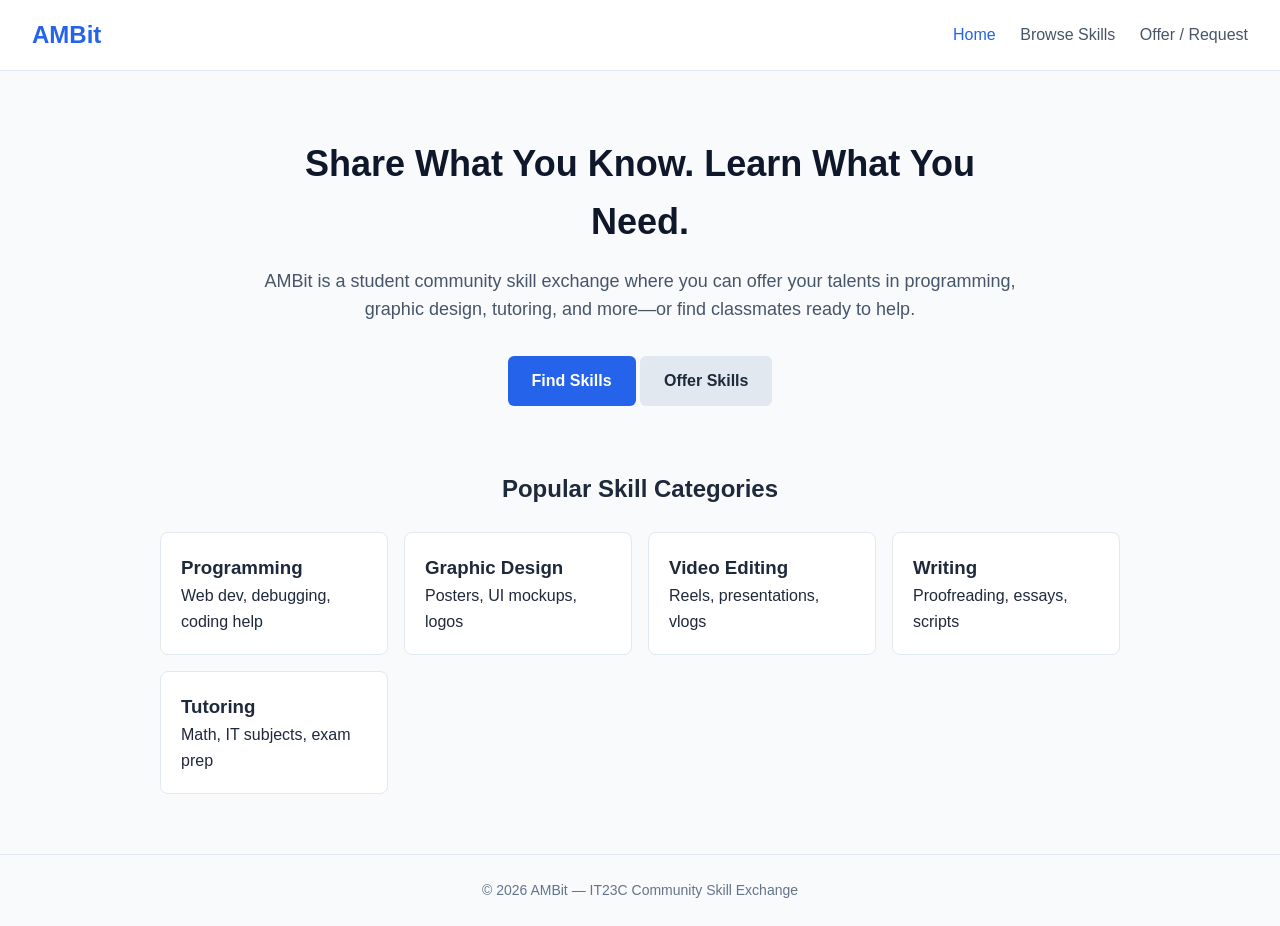
==== index.html @ 206822ab "stablishing the essentials" ====
<!DOCTYPE html>
<html lang="en">
<head>
  <meta charset="UTF-8">
  <meta name="viewport" content="width=device-width, initial-scale=1.0">
  <title>AMBit | Community Skill Exchange</title>
  <link rel="stylesheet" href="style.css">
</head>
<body>

  <!-- Top Navigation Bar (Matches top of Landing Page sketch) -->
  <header class="navbar">
    <div class="logo-container">
      <a href="index.html" class="logo">AMBit</a>
    </div>
    <nav class="nav-links">
      <a href="index.html" class="active">Home</a>
      <a href="browse.html">Browse Skills</a>
      <a href="profile.html">Offer / Request</a>
    </nav>
  </header>

  <!-- Main Content -->
  <main>
    <!-- Hero Section (Matches Tagline, Description, and 2 CTA buttons) -->
    <section class="hero">
      <h1>Share What You Know. Learn What You Need.</h1>
      <p class="hero-description">
        AMBit is a student community skill exchange where you can offer your talents 
        in programming, graphic design, tutoring, and more—or find classmates ready to help.
      </p>
      <div class="hero-buttons">
        <a href="browse.html" class="btn btn-primary">Find Skills</a>
        <a href="profile.html" class="btn btn-secondary">Offer Skills</a>
      </div>
    </section>

    <!-- Popular Skill Categories (Matches the 5 category boxes at the bottom of your sketch) -->
    <section class="categories">
      <h2>Popular Skill Categories</h2>
      <div class="category-grid">
        <a href="browse.html?category=Programming" class="category-card">
          <h3>Programming</h3>
          <p>Web dev, debugging, coding help</p>
        </a>
        <a href="browse.html?category=Graphic Design" class="category-card">
          <h3>Graphic Design</h3>
          <p>Posters, UI mockups, logos</p>
        </a>
        <a href="browse.html?category=Video Editing" class="category-card">
          <h3>Video Editing</h3>
          <p>Reels, presentations, vlogs</p>
        </a>
        <a href="browse.html?category=Writing" class="category-card">
          <h3>Writing</h3>
          <p>Proofreading, essays, scripts</p>
        </a>
        <a href="browse.html?category=Tutoring" class="category-card">
          <h3>Tutoring</h3>
          <p>Math, IT subjects, exam prep</p>
        </a>
      </div>
    </section>
  </main>

  <!-- Footer -->
  <footer>
    <p>&copy; 2026 AMBit — IT23C Community Skill Exchange</p>
  </footer>

</body>
</html>
---- style.css ----
/* Step 1: Base Reset & Navigation Bar */
* {
  box-sizing: border-box;
  margin: 0;
  padding: 0;
}

body {
  font-family: Arial, Helvetica, sans-serif;
  background-color: #f8fafc;
  color: #1e293b;
  line-height: 1.6;
}

.navbar {
  display: flex;
  justify-content: space-between;
  align-items: center;
  background-color: #ffffff;
  padding: 16px 32px;
  border-bottom: 1px solid #e2e8f0;
}

.logo {
  font-size: 24px;
  font-weight: bold;
  color: #2563eb;
  text-decoration: none;
}

.nav-links a {
  margin-left: 20px;
  text-decoration: none;
  color: #475569;
  font-weight: 500;
}

.nav-links a.active,
.nav-links a:hover {
  color: #2563eb;
}
/* Step 2A: Landing Page Hero & Buttons */
.hero {
  text-align: center;
  padding: 64px 20px;
  max-width: 800px;
  margin: 0 auto;
}

.hero h1 {
  font-size: 36px;
  margin-bottom: 16px;
  color: #0f172a;
}

.hero-description {
  font-size: 18px;
  color: #475569;
  margin-bottom: 32px;
}

.btn {
  display: inline-block;
  padding: 12px 24px;
  border-radius: 6px;
  text-decoration: none;
  font-weight: bold;
  cursor: pointer;
  border: none;
}

.btn-primary {
  background-color: #2563eb;
  color: #ffffff;
}

.btn-secondary {
  background-color: #e2e8f0;
  color: #1e293b;
}
/* Step 2B: Popular Skill Categories & Footer */
.categories {
  max-width: 1000px;
  margin: 0 auto 60px auto;
  padding: 0 20px;
}

.categories h2 {
  text-align: center;
  margin-bottom: 24px;
}

.category-grid {
  display: grid;
  grid-template-columns: repeat(auto-fit, minmax(180px, 1fr));
  gap: 16px;
}

.category-card {
  background-color: #ffffff;
  border: 1px solid #e2e8f0;
  border-radius: 8px;
  padding: 20px;
  text-decoration: none;
  color: inherit;
}

.category-card:hover {
  border-color: #2563eb;
}

footer {
  text-align: center;
  padding: 24px;
  border-top: 1px solid #e2e8f0;
  color: #64748b;
  font-size: 14px;
}

/* Step 3A: Browse Page Layout & Filters */
.container {
  max-width: 1000px;
  margin: 0 auto;
  padding: 32px 20px;
}

.page-header {
  margin-bottom: 24px;
}

.filter-section {
  background-color: #ffffff;
  padding: 20px;
  border-radius: 8px;
  border: 1px solid #e2e8f0;
  margin-bottom: 24px;
}

.search-bar {
  display: flex;
  gap: 10px;
  margin-bottom: 12px;
}

.search-bar input,
.filter-controls select {
  padding: 10px;
  border: 1px solid #cbd5e1;
  border-radius: 6px;
  font-size: 14px;
}

.search-bar input {
  flex: 1;
}

.filter-controls {
  display: flex;
  flex-wrap: wrap;
  gap: 10px;
}

/* Step 3B: Skill Cards, Badges & Empty State */
.skills-grid {
  display: grid;
  grid-template-columns: repeat(auto-fit, minmax(280px, 1fr));
  gap: 20px;
  margin-bottom: 40px;
}

.skill-card {
  background-color: #ffffff;
  border: 1px solid #e2e8f0;
  border-radius: 8px;
  padding: 20px;
  display: flex;
  flex-direction: column;
  gap: 10px;
}

.badge {
  display: inline-block;
  align-self: flex-start;
  background-color: #dbeafe;
  color: #1d4ed8;
  font-size: 12px;
  font-weight: bold;
  padding: 4px 10px;
  border-radius: 999px;
}

.badge-request {
  background-color: #fef3c7;
  color: #b45309;
}

.card-footer {
  margin-top: auto;
  padding-top: 12px;
  border-top: 1px solid #f1f5f9;
  font-size: 13px;
  color: #64748b;
  display: flex;
  justify-content: space-between;
}

.empty-state {
  text-align: center;
  padding: 40px 20px;
  background-color: #ffffff;
  border: 1px dashed #cbd5e1;
  border-radius: 8px;
  margin-bottom: 24px;
}
/* Step 4A: Forms Styling */
.forms-wrapper {
  display: grid;
  grid-template-columns: repeat(auto-fit, minmax(300px, 1fr));
  gap: 24px;
}

.form-card {
  background-color: #ffffff;
  border: 1px solid #e2e8f0;
  border-radius: 8px;
  padding: 24px;
}

.form-group {
  margin-bottom: 16px;
}

.form-group label {
  display: block;
  font-weight: bold;
  margin-bottom: 6px;
  font-size: 14px;
}

.form-group input,
.form-group select,
.form-group textarea {
  width: 100%;
  padding: 10px;
  border: 1px solid #cbd5e1;
  border-radius: 6px;
  font-size: 14px;
}

/* Step 4B: Form Messages & Mobile Responsiveness */
.form-actions {
  display: flex;
  gap: 10px;
}

.error-msg {
  color: #dc2626;
  font-size: 13px;
  display: block;
  margin-top: 4px;
}

.input-error {
  border-color: #dc2626 !important;
}

.success-msg {
  color: #16a34a;
  font-weight: bold;
  margin-top: 12px;
}

@media (max-width: 600px) {
  .navbar {
    flex-direction: column;
    gap: 12px;
    padding: 16px;
  }

  .nav-links a {
    margin: 0 10px;
  }

  .hero h1 {
    font-size: 28px;
  }

  .search-bar {
    flex-direction: column;
  }
}
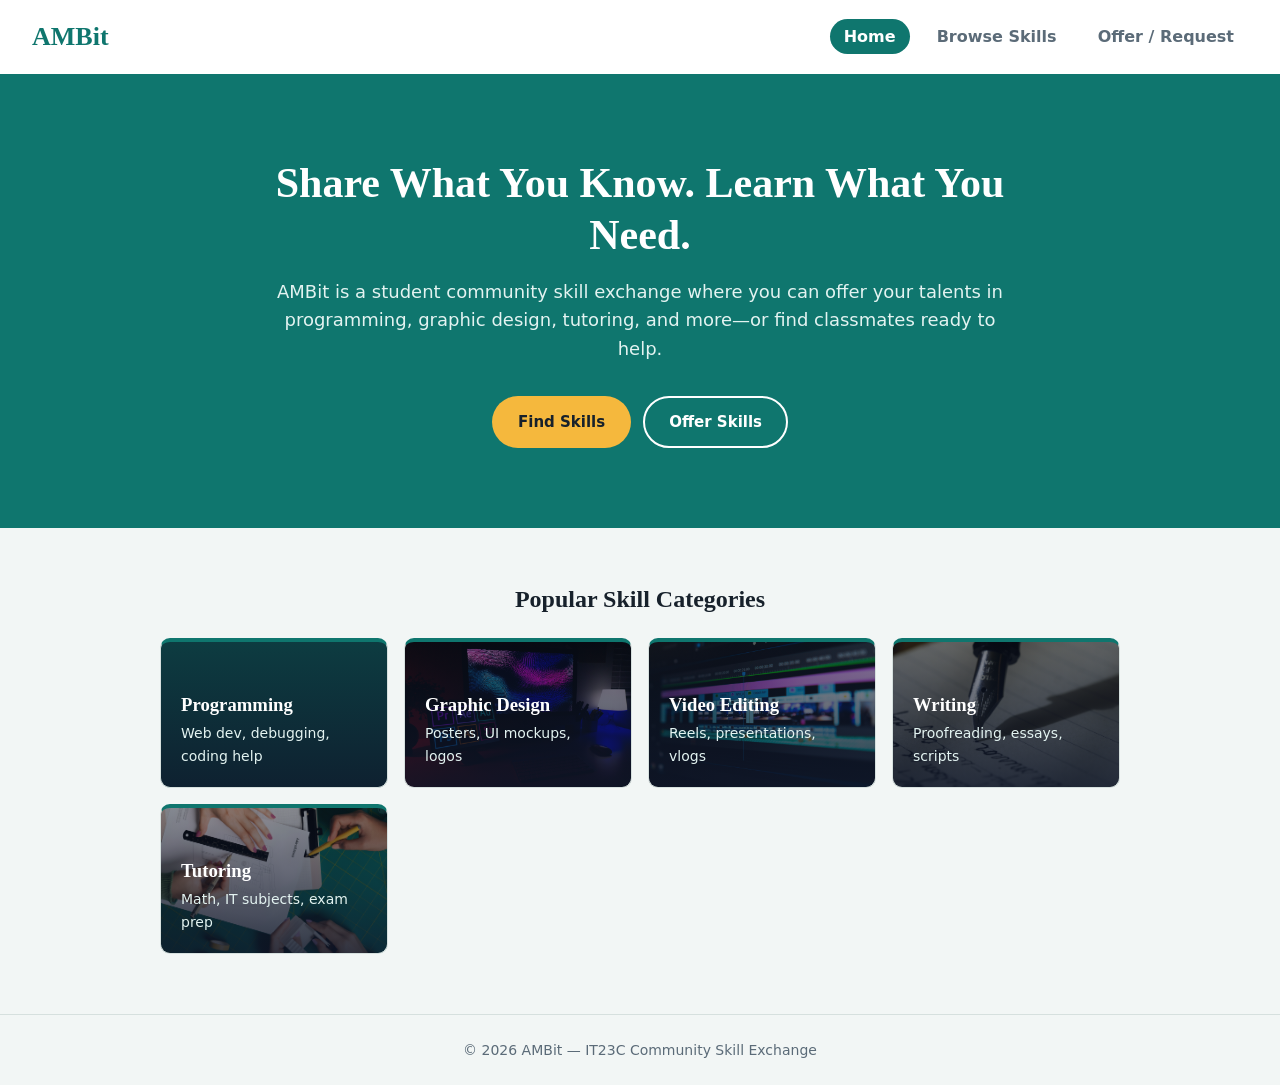
==== commit e224cbd4: "incorporating photo" ====
--- a/index.html
+++ b/index.html
@@ -38,24 +38,24 @@
     <!-- Popular Skill Categories (Matches the 5 category boxes at the bottom of your sketch) -->
     <section class="categories">
       <h2>Popular Skill Categories</h2>
-      <div class="category-grid">
-        <a href="browse.html?category=Programming" class="category-card">
+     <div class="category-grid">
+        <a href="browse.html?category=Programming" class="category-card cat-programming">
           <h3>Programming</h3>
           <p>Web dev, debugging, coding help</p>
         </a>
-        <a href="browse.html?category=Graphic Design" class="category-card">
+        <a href="browse.html?category=Graphic Design" class="category-card cat-graphic-design">
           <h3>Graphic Design</h3>
           <p>Posters, UI mockups, logos</p>
         </a>
-        <a href="browse.html?category=Video Editing" class="category-card">
+        <a href="browse.html?category=Video Editing" class="category-card cat-video-editing">
           <h3>Video Editing</h3>
           <p>Reels, presentations, vlogs</p>
         </a>
-        <a href="browse.html?category=Writing" class="category-card">
+        <a href="browse.html?category=Writing" class="category-card cat-writing">
           <h3>Writing</h3>
           <p>Proofreading, essays, scripts</p>
         </a>
-        <a href="browse.html?category=Tutoring" class="category-card">
+        <a href="browse.html?category=Tutoring" class="category-card cat-tutoring">
           <h3>Tutoring</h3>
           <p>Math, IT subjects, exam prep</p>
         </a>
--- a/style.css
+++ b/style.css
@@ -1,4 +1,26 @@
-/* Step 1: Base Reset & Navigation Bar */
+:root {
+ 
+  --color-primary:   #0f766e;  /* nav logo, links, main buttons, hero background */
+  --color-primary-dark: #0b5a54; /* hover state of primary */
+  --color-accent:    #f5b83d;  /* hero buttons, highlights, "You" tag */
+  --color-seeker:    #e4572e;  /* "I Need Help" request cards */
+  --color-bg:        #f2f6f5;  /* page background */
+  --color-surface:   #ffffff;  /* cards, forms, navbar */
+  --color-text:      #17212b;  /* main text */
+  --color-muted:     #5b6b78;  /* secondary text */
+  --color-border:    #d6e0de;  /* outlines and dividers */
+  --color-error:     #c0392b;
+  --color-success:   #1d7a46;
+
+ 
+  --tint-primary: color-mix(in srgb, var(--color-primary) 12%, white);
+  --tint-seeker:  color-mix(in srgb, var(--color-seeker) 14%, white);
+
+  --radius: 10px;
+  --font-heading: Georgia, "Times New Roman", serif;
+  --font-body: system-ui, -apple-system, "Segoe UI", Roboto, Arial, sans-serif;
+}
+
 * {
   box-sizing: border-box;
   margin: 0;
@@ -6,83 +28,151 @@
 }
 
 body {
-  font-family: Arial, Helvetica, sans-serif;
-  background-color: #f8fafc;
-  color: #1e293b;
+  font-family: var(--font-body);
+  background-color: var(--color-bg);
+  color: var(--color-text);
   line-height: 1.6;
 }
+
+h1, h2, h3 {
+  font-family: var(--font-heading);
+  line-height: 1.25;
+}
+
+a:focus-visible,
+button:focus-visible,
+input:focus-visible,
+select:focus-visible,
+textarea:focus-visible {
+  outline: 3px solid var(--color-accent);
+  outline-offset: 2px;
+}
+
 
 .navbar {
   display: flex;
   justify-content: space-between;
   align-items: center;
-  background-color: #ffffff;
+  background-color: var(--color-surface);
   padding: 16px 32px;
-  border-bottom: 1px solid #e2e8f0;
+  border-bottom: 3px solid var(--color-primary);
 }
 
 .logo {
-  font-size: 24px;
-  font-weight: bold;
-  color: #2563eb;
+  font-family: var(--font-heading);
+  font-size: 26px;
+  font-weight: bold;
+  color: var(--color-primary);
   text-decoration: none;
 }
 
 .nav-links a {
-  margin-left: 20px;
+  margin-left: 8px;
+  padding: 8px 14px;
+  border-radius: 999px;
   text-decoration: none;
-  color: #475569;
-  font-weight: 500;
-}
-
-.nav-links a.active,
+  color: var(--color-muted);
+  font-weight: 600;
+}
+
 .nav-links a:hover {
-  color: #2563eb;
-}
-/* Step 2A: Landing Page Hero & Buttons */
-.hero {
-  text-align: center;
-  padding: 64px 20px;
-  max-width: 800px;
-  margin: 0 auto;
-}
-
-.hero h1 {
-  font-size: 36px;
-  margin-bottom: 16px;
-  color: #0f172a;
-}
-
-.hero-description {
-  font-size: 18px;
-  color: #475569;
-  margin-bottom: 32px;
+  color: var(--color-primary);
+  background-color: var(--tint-primary);
+}
+
+.nav-links a.active {
+  color: #ffffff;
+  background-color: var(--color-primary);
 }
 
 .btn {
   display: inline-block;
   padding: 12px 24px;
-  border-radius: 6px;
+  border-radius: 999px;
   text-decoration: none;
   font-weight: bold;
+  font-size: 15px;
+  font-family: inherit;
   cursor: pointer;
-  border: none;
+  border: 2px solid transparent;
+  transition: background-color 0.15s, color 0.15s, border-color 0.15s;
 }
 
 .btn-primary {
-  background-color: #2563eb;
-  color: #ffffff;
+  background-color: var(--color-primary);
+  color: #ffffff;
+}
+
+.btn-primary:hover {
+  background-color: var(--color-primary-dark);
 }
 
 .btn-secondary {
-  background-color: #e2e8f0;
-  color: #1e293b;
-}
-/* Step 2B: Popular Skill Categories & Footer */
+  background-color: transparent;
+  color: var(--color-primary);
+  border-color: var(--color-primary);
+}
+
+.btn-secondary:hover {
+  background-color: var(--tint-primary);
+}
+
+.hero {
+  text-align: center;
+  padding: 80px 20px;
+  background-color: var(--color-primary);
+  color: #ffffff;
+}
+
+.hero h1,
+.hero-description,
+.hero-buttons {
+  max-width: 760px;
+  margin-left: auto;
+  margin-right: auto;
+}
+
+.hero h1 {
+  font-size: 42px;
+  margin-bottom: 16px;
+}
+
+.hero-description {
+  font-size: 18px;
+  margin-bottom: 32px;
+  color: #e3f3f1;
+}
+
+.hero-buttons {
+  display: flex;
+  justify-content: center;
+  gap: 12px;
+  flex-wrap: wrap;
+}
+
+.hero .btn-primary {
+  background-color: var(--color-accent);
+  color: var(--color-text);
+}
+
+.hero .btn-primary:hover {
+  background-color: #ffc95c;
+}
+
+.hero .btn-secondary {
+  color: #ffffff;
+  border-color: #ffffff;
+}
+
+.hero .btn-secondary:hover {
+  background-color: rgba(255, 255, 255, 0.14);
+}
+
+
 .categories {
   max-width: 1000px;
   margin: 0 auto 60px auto;
-  padding: 0 20px;
+  padding: 56px 20px 0;
 }
 
 .categories h2 {
@@ -97,27 +187,67 @@
 }
 
 .category-card {
-  background-color: #ffffff;
-  border: 1px solid #e2e8f0;
-  border-radius: 8px;
+  position: relative;
+  overflow: hidden;
+  min-height: 150px;
+  display: flex;
+  flex-direction: column;
+  justify-content: flex-end;
+  background-color: var(--color-primary-dark);
+  background-size: cover;
+  background-position: center;
+  border: 1px solid var(--color-border);
+  border-top: 4px solid var(--color-primary);
+  border-radius: var(--radius);
   padding: 20px;
   text-decoration: none;
-  color: inherit;
+  color: #ffffff;
+  transition: border-color 0.15s, transform 0.15s;
+}
+
+.category-card h3 {
+  color: #ffffff;
+  margin-bottom: 6px;
+}
+
+.category-card p {
+  color: #e3f3f1;
+  font-size: 14px;
 }
 
 .category-card:hover {
-  border-color: #2563eb;
+  border-top-color: var(--color-accent);
+  transform: translateY(-3px);
+}
+
+.cat-programming {
+  background-image: linear-gradient(rgba(15, 23, 42, 0.45), rgba(15, 23, 42, 0.85)), url("images/Programming.jpg");
+}
+
+.cat-graphic-design {
+  background-image: linear-gradient(rgba(15, 23, 42, 0.45), rgba(15, 23, 42, 0.85)), url("images/graphicdesign.jpg");
+}
+
+.cat-video-editing {
+  background-image: linear-gradient(rgba(15, 23, 42, 0.45), rgba(15, 23, 42, 0.85)), url("images/videoediting.jpg");
+}
+
+.cat-writing {
+  background-image: linear-gradient(rgba(15, 23, 42, 0.45), rgba(15, 23, 42, 0.85)), url("images/writing.jpg");
+}
+
+.cat-tutoring {
+  background-image: linear-gradient(rgba(15, 23, 42, 0.45), rgba(15, 23, 42, 0.85)), url("images/turoring.jpg");
 }
 
 footer {
   text-align: center;
   padding: 24px;
-  border-top: 1px solid #e2e8f0;
-  color: #64748b;
+  border-top: 1px solid var(--color-border);
+  color: var(--color-muted);
   font-size: 14px;
 }
 
-/* Step 3A: Browse Page Layout & Filters */
 .container {
   max-width: 1000px;
   margin: 0 auto;
@@ -128,11 +258,20 @@
   margin-bottom: 24px;
 }
 
+.page-header h1 {
+  color: var(--color-primary);
+  margin-bottom: 6px;
+}
+
+.page-header p {
+  color: var(--color-muted);
+}
+
 .filter-section {
-  background-color: #ffffff;
+  background-color: var(--color-surface);
   padding: 20px;
-  border-radius: 8px;
-  border: 1px solid #e2e8f0;
+  border-radius: var(--radius);
+  border: 1px solid var(--color-border);
   margin-bottom: 24px;
 }
 
@@ -144,10 +283,13 @@
 
 .search-bar input,
 .filter-controls select {
-  padding: 10px;
-  border: 1px solid #cbd5e1;
-  border-radius: 6px;
+  padding: 10px 12px;
+  border: 1px solid var(--color-border);
+  border-radius: 8px;
   font-size: 14px;
+  font-family: inherit;
+  background-color: var(--color-surface);
+  color: var(--color-text);
 }
 
 .search-bar input {
@@ -160,7 +302,12 @@
   gap: 10px;
 }
 
-/* Step 3B: Skill Cards, Badges & Empty State */
+.requests-section h2 {
+  margin-bottom: 16px;
+  padding-top: 8px;
+  color: var(--color-seeker);
+}
+
 .skills-grid {
   display: grid;
   grid-template-columns: repeat(auto-fit, minmax(280px, 1fr));
@@ -169,61 +316,135 @@
 }
 
 .skill-card {
-  background-color: #ffffff;
-  border: 1px solid #e2e8f0;
-  border-radius: 8px;
+  background-color: var(--color-surface);
+  border: 1px solid var(--color-border);
+  border-left: 5px solid var(--color-primary);
+  border-radius: var(--radius);
   padding: 20px;
   display: flex;
   flex-direction: column;
   gap: 10px;
+}
+
+.request-card {
+  border-left-color: var(--color-seeker);
+}
+
+.skill-card h3 {
+  font-size: 18px;
+}
+
+.provider-name {
+  font-size: 14px;
+  color: var(--color-muted);
+  font-weight: 600;
+}
+
+.skill-desc {
+  font-size: 15px;
+}
+
+.card-top {
+  display: flex;
+  justify-content: space-between;
+  align-items: center;
+  gap: 8px;
 }
 
 .badge {
   display: inline-block;
   align-self: flex-start;
-  background-color: #dbeafe;
-  color: #1d4ed8;
+  background-color: var(--tint-primary);
+  color: var(--color-primary-dark);
   font-size: 12px;
   font-weight: bold;
-  padding: 4px 10px;
+  padding: 4px 12px;
   border-radius: 999px;
 }
 
 .badge-request {
-  background-color: #fef3c7;
-  color: #b45309;
+  background-color: var(--tint-seeker);
+  color: #a63a1a;
+}
+
+.owner-tag {
+  background-color: var(--color-accent);
+  color: var(--color-text);
+  font-size: 11px;
+  font-weight: bold;
+  padding: 1px 8px;
+  border-radius: 999px;
+}
+
+.delete-btn {
+  background: none;
+  border: 1px solid var(--color-error);
+  color: var(--color-error);
+  font-size: 12px;
+  font-weight: bold;
+  padding: 3px 10px;
+  border-radius: 999px;
+  cursor: pointer;
+}
+
+.delete-btn:hover {
+  background-color: var(--color-error);
+  color: #ffffff;
 }
 
 .card-footer {
   margin-top: auto;
   padding-top: 12px;
-  border-top: 1px solid #f1f5f9;
+  border-top: 1px solid var(--color-border);
   font-size: 13px;
-  color: #64748b;
+  color: var(--color-muted);
   display: flex;
   justify-content: space-between;
+  gap: 8px;
+  flex-wrap: wrap;
+}
+
+.availability {
+  color: var(--color-primary);
+  font-weight: bold;
 }
 
 .empty-state {
   text-align: center;
   padding: 40px 20px;
-  background-color: #ffffff;
-  border: 1px dashed #cbd5e1;
-  border-radius: 8px;
+  background-color: var(--color-surface);
+  border: 2px dashed var(--color-border);
+  border-radius: var(--radius);
   margin-bottom: 24px;
 }
-/* Step 4A: Forms Styling */
+
+.empty-state p {
+  margin-bottom: 14px;
+  color: var(--color-muted);
+}
+
 .forms-wrapper {
   display: grid;
   grid-template-columns: repeat(auto-fit, minmax(300px, 1fr));
   gap: 24px;
+  align-items: start;
 }
 
 .form-card {
-  background-color: #ffffff;
-  border: 1px solid #e2e8f0;
-  border-radius: 8px;
+  background-color: var(--color-surface);
+  border: 1px solid var(--color-border);
+  border-top: 5px solid var(--color-primary);
+  border-radius: var(--radius);
   padding: 24px;
+}
+
+.form-card:last-child {
+  border-top-color: var(--color-seeker);
+}
+
+.form-card h2 {
+  margin-bottom: 18px;
+  font-size: 22px;
 }
 
 .form-group {
@@ -241,31 +462,40 @@
 .form-group select,
 .form-group textarea {
   width: 100%;
-  padding: 10px;
-  border: 1px solid #cbd5e1;
-  border-radius: 6px;
+  padding: 10px 12px;
+  border: 1px solid var(--color-border);
+  border-radius: 8px;
   font-size: 14px;
-}
-
-/* Step 4B: Form Messages & Mobile Responsiveness */
+  font-family: inherit;
+  background-color: var(--color-surface);
+  color: var(--color-text);
+}
+
+.form-group input:focus,
+.form-group select:focus,
+.form-group textarea:focus {
+  border-color: var(--color-primary);
+}
+
 .form-actions {
   display: flex;
   gap: 10px;
 }
 
 .error-msg {
-  color: #dc2626;
+  color: var(--color-error);
   font-size: 13px;
   display: block;
   margin-top: 4px;
 }
 
 .input-error {
-  border-color: #dc2626 !important;
+  border-color: var(--color-error) !important;
+  background-color: #fdf3f1;
 }
 
 .success-msg {
-  color: #16a34a;
+  color: var(--color-success);
   font-weight: bold;
   margin-top: 12px;
 }
@@ -277,15 +507,32 @@
     padding: 16px;
   }
 
+  .nav-links {
+    display: flex;
+    flex-wrap: wrap;
+    justify-content: center;
+    gap: 4px;
+  }
+
   .nav-links a {
-    margin: 0 10px;
+    margin: 0;
+  }
+
+  .hero {
+    padding: 56px 20px;
   }
 
   .hero h1 {
-    font-size: 28px;
+    font-size: 30px;
   }
 
   .search-bar {
     flex-direction: column;
   }
+}
+
+@media (prefers-reduced-motion: reduce) {
+  * {
+    transition: none !important;
+  }
 }
